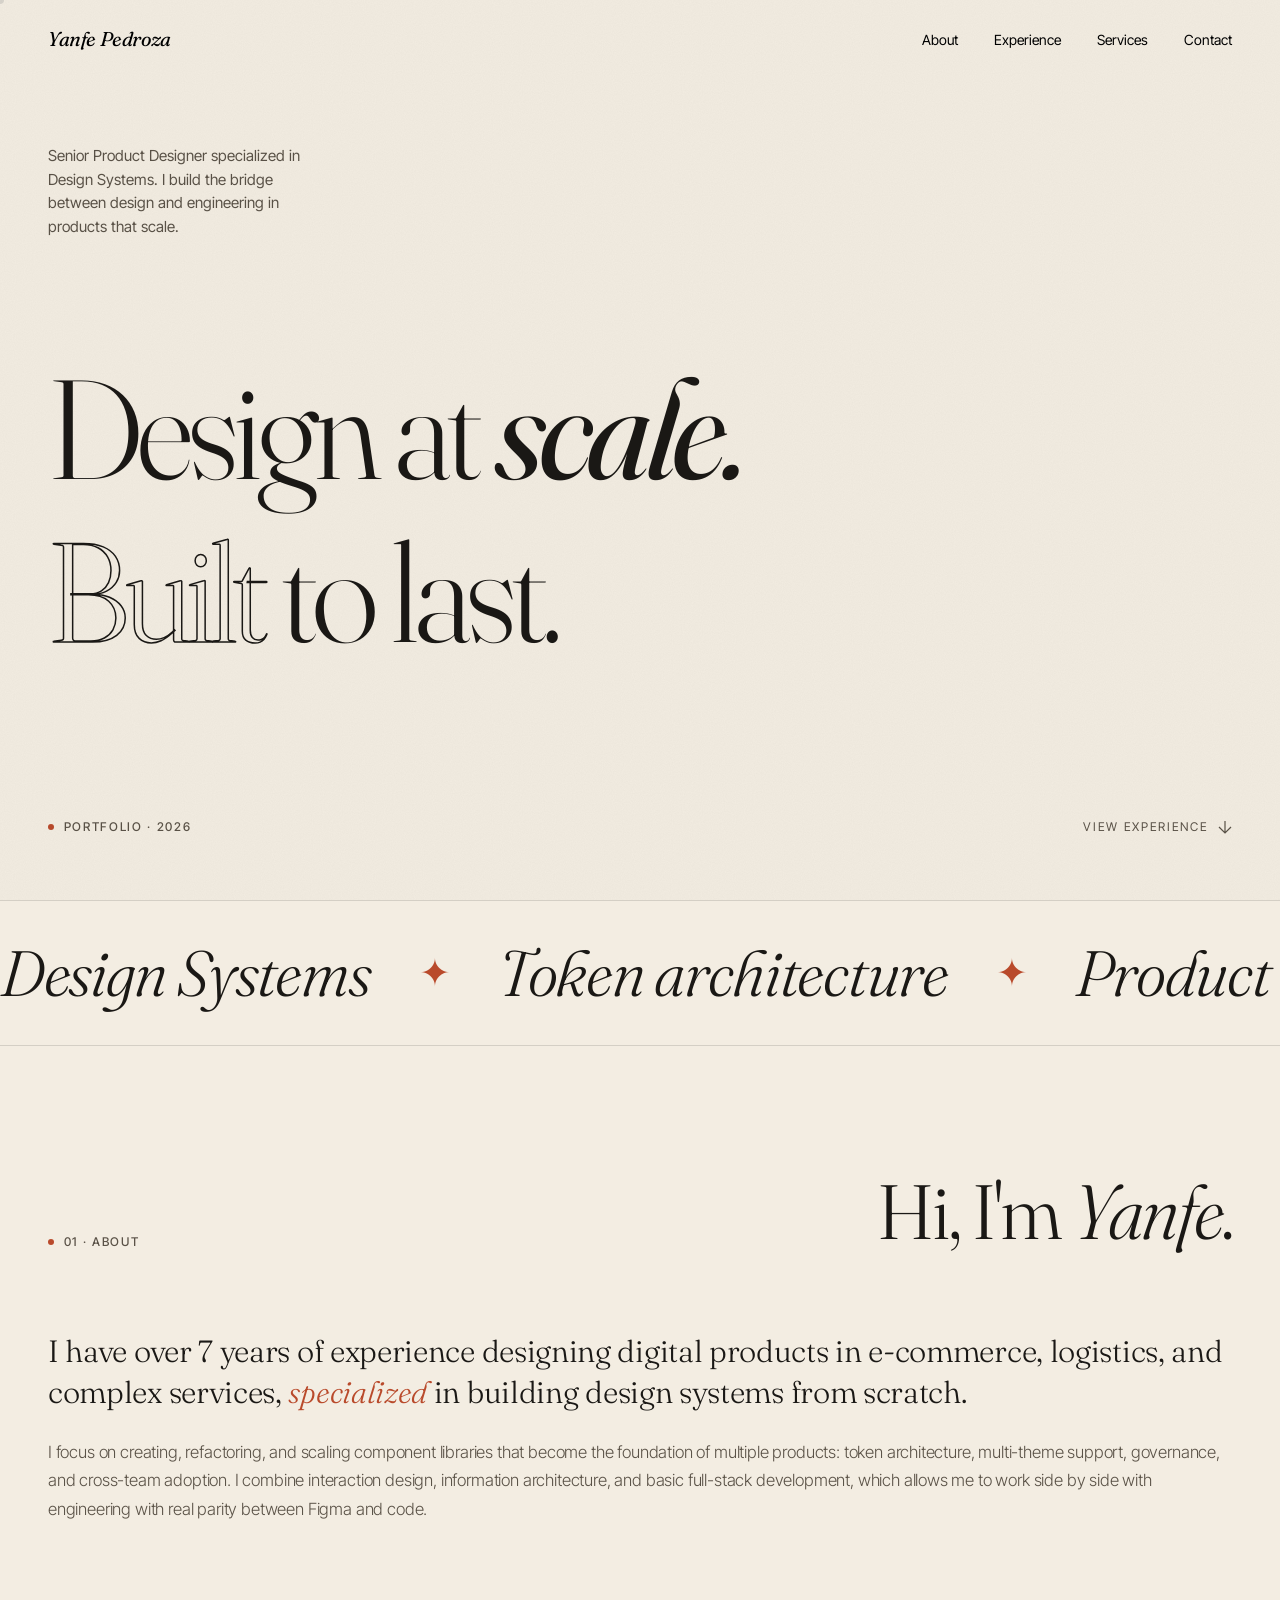
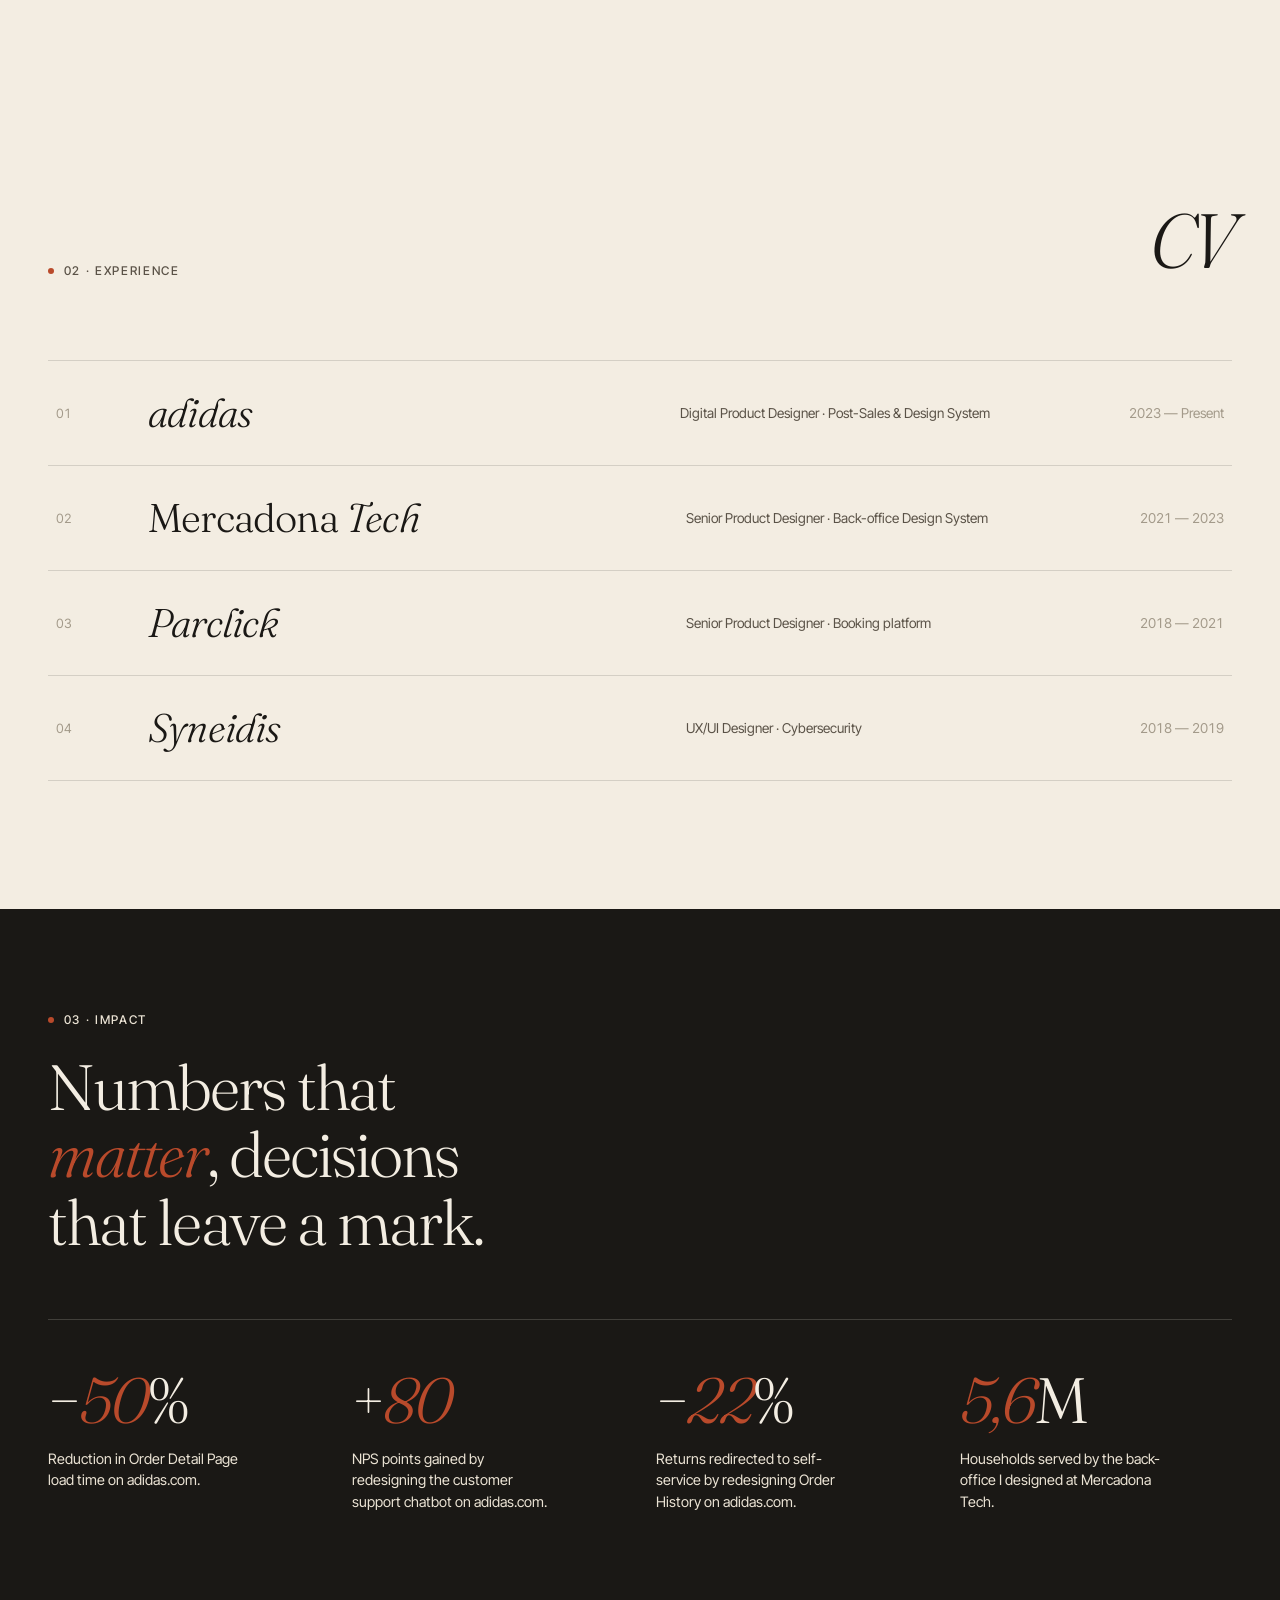
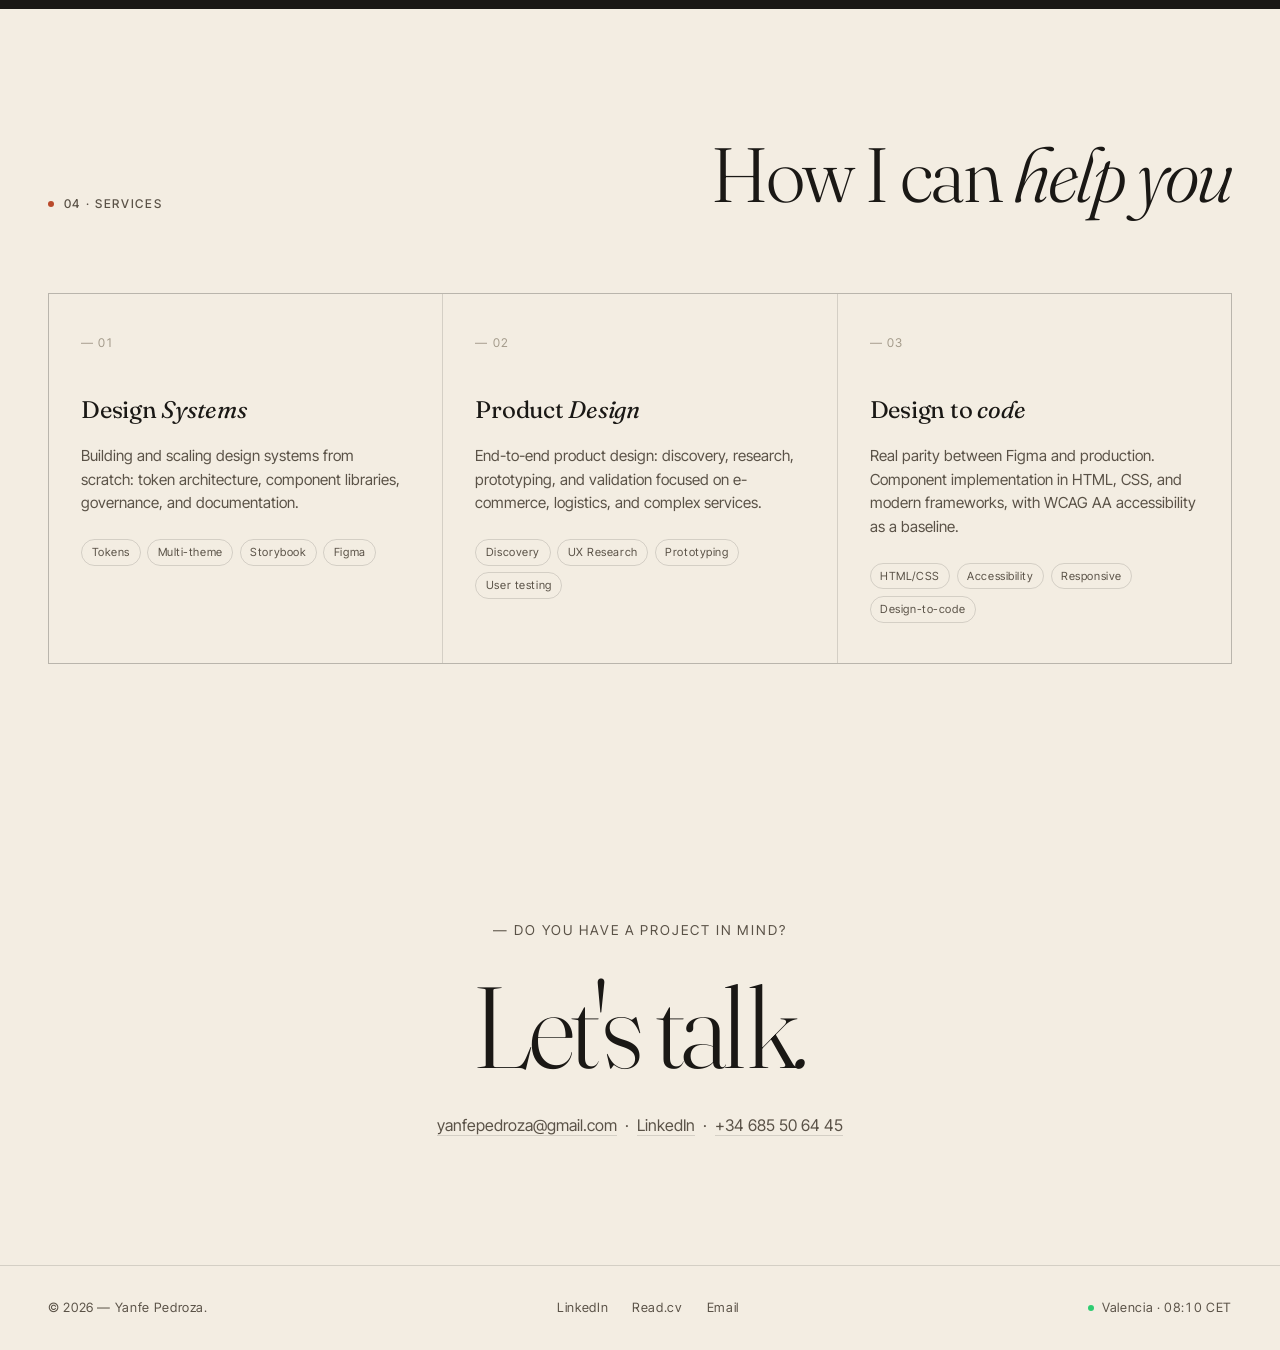
==== index.html @ 279f1336 "Add files via upload" ====
<!DOCTYPE html>
<html lang="en">
<head>
  <meta charset="UTF-8" />
  <meta name="viewport" content="width=device-width, initial-scale=1.0" />
  <meta name="description" content="Yanfe Pedroza — Senior Product Designer specialized in Design Systems. 7+ years creating scalable digital products." />
  <title>Yanfe Pedroza — Senior Product Designer</title>
  <link rel="icon" type="image/svg+xml" href="data:image/svg+xml,%3Csvg xmlns='http://www.w3.org/2000/svg' viewBox='0 0 32 32'%3E%3Ccircle cx='16' cy='16' r='6' fill='%23ffffff'/%3E%3C/svg%3E" />

  <link rel="preconnect" href="https://fonts.googleapis.com">
  <link rel="preconnect" href="https://fonts.gstatic.com" crossorigin>
  <link href="https://fonts.googleapis.com/css2?family=Fraunces:ital,opsz,wght@0,9..144,300..800;1,9..144,300..800&family=Inter+Tight:wght@300;400;500&display=swap" rel="stylesheet">

  <style>
    :root {
      --bg:        #f3ede2;
      --bg-soft:   #ebe3d4;
      --ink:       #1a1815;
      --ink-soft:  #5a5247;
      --ink-mute:  #a39a8a;
      --accent:    #b94a2b;
      --line:      rgba(26, 24, 21, 0.14);
      --font-display: 'Fraunces', 'Times New Roman', serif;
      --font-body:    'Inter Tight', system-ui, sans-serif;
      --gutter:    clamp(1.25rem, 4vw, 3rem);
      --max:       1320px;
      --ease:      cubic-bezier(0.65, 0, 0.35, 1);
    }

    *, *::before, *::after { box-sizing: border-box; margin: 0; padding: 0; }
    html { scroll-behavior: smooth; }

    body {
      font-family: var(--font-body);
      background: var(--bg);
      color: var(--ink);
      font-weight: 400;
      line-height: 1.5;
      -webkit-font-smoothing: antialiased;
      overflow-x: hidden;
      cursor: none;
    }

    body::before {
      content: '';
      position: fixed; inset: 0;
      pointer-events: none;
      z-index: 9998;
      opacity: 0.35;
      mix-blend-mode: multiply;
      background-image: url("data:image/svg+xml;utf8,<svg xmlns='http://www.w3.org/2000/svg' width='180' height='180'><filter id='n'><feTurbulence type='fractalNoise' baseFrequency='0.9' numOctaves='2' stitchTiles='stitch'/><feColorMatrix values='0 0 0 0 0  0 0 0 0 0  0 0 0 0 0  0 0 0 0.08 0'/></filter><rect width='100%' height='100%' filter='url(%23n)'/></svg>");
    }

    a { color: inherit; text-decoration: none; }
    img { max-width: 100%; display: block; }
    button { font: inherit; cursor: none; background: none; border: 0; color: inherit; }
    ::selection { background: var(--ink); color: var(--bg); }

    .cursor {
      position: fixed;
      top: 0; left: 0;
      width: 8px; height: 8px;
      background: var(--ink);
      border-radius: 50%;
      pointer-events: none;
      z-index: 10000;
      transform: translate(-50%, -50%);
      transition: width .25s var(--ease), height .25s var(--ease), background .25s var(--ease);
      mix-blend-mode: difference;
    }
    .cursor.is-hover { width: 56px; height: 56px; background: var(--bg); }
    @media (hover: none) {
      body { cursor: auto; }
      a, button { cursor: pointer; }
      .cursor { display: none; }
    }

    .container { max-width: var(--max); margin: 0 auto; padding-inline: var(--gutter); }

    .label {
      font-size: 0.75rem;
      letter-spacing: 0.14em;
      text-transform: uppercase;
      font-weight: 500;
      color: var(--ink-soft);
      display: inline-flex;
      align-items: center;
      gap: 0.6rem;
    }
    .label::before {
      content: '';
      width: 6px; height: 6px;
      background: var(--accent);
      border-radius: 50%;
    }

    .nav {
      position: fixed;
      top: 0; left: 0; right: 0;
      z-index: 100;
      padding: 1.5rem var(--gutter);
      display: flex;
      align-items: center;
      justify-content: space-between;
      mix-blend-mode: difference;
      color: #f3ede2;
    }
    .nav__logo {
      font-family: var(--font-display);
      font-style: italic;
      font-size: 1.25rem;
      letter-spacing: -0.02em;
    }
    .nav__menu { display: flex; gap: 2.25rem; font-size: 0.875rem; }
    .nav__menu a { position: relative; }
    .nav__menu a::after {
      content: '';
      position: absolute;
      left: 0; bottom: -4px;
      width: 100%; height: 1px;
      background: currentColor;
      transform: scaleX(0);
      transform-origin: right;
      transition: transform .4s var(--ease);
    }
    .nav__menu a:hover::after { transform: scaleX(1); transform-origin: left; }
    @media (max-width: 640px) { .nav__menu { display: none; } }

    .hero {
      min-height: 100vh;
      padding: 9rem var(--gutter) 4rem;
      display: flex;
      flex-direction: column;
      justify-content: space-between;
      max-width: var(--max);
      margin: 0 auto;
    }
    .hero__top { display: flex; justify-content: space-between; align-items: flex-start; gap: 2rem; }
    .hero__intro { max-width: 30ch; font-size: 0.95rem; color: var(--ink-soft); line-height: 1.55; }
    .hero__meta {
      text-align: right;
      font-size: 0.75rem;
      letter-spacing: 0.12em;
      text-transform: uppercase;
      color: var(--ink-soft);
      line-height: 1.8;
    }
    .hero__meta span { display: block; }

    .hero__title {
      font-family: var(--font-display);
      font-weight: 300;
      font-size: clamp(3rem, 11vw, 11rem);
      line-height: 1.02;
      letter-spacing: -0.04em;
      margin-top: 3rem;
    }
    .hero__title .it { font-style: italic; font-weight: 400; }
    .hero__title .stroke { -webkit-text-stroke: 1.5px var(--ink); color: transparent; }

    .reveal-line {
      display: block;
      overflow: hidden;
      padding-bottom: 0.14em;
    }
    .reveal-line > span {
      display: block;
      transform: translateY(110%);
      transition: transform 1s var(--ease);
    }
    .loaded .reveal-line > span { transform: translateY(0); }
    .reveal-line:nth-of-type(1) > span { transition-delay: .15s; }
    .reveal-line:nth-of-type(2) > span { transition-delay: .3s; }
    .reveal-line:nth-of-type(3) > span { transition-delay: .45s; }

    .hero__bottom {
      margin-top: 4rem;
      display: flex;
      justify-content: space-between;
      align-items: flex-end;
      gap: 2rem;
      flex-wrap: wrap;
    }
    .hero__scroll {
      font-size: 0.75rem;
      letter-spacing: 0.14em;
      text-transform: uppercase;
      display: flex;
      align-items: center;
      gap: 0.6rem;
      color: var(--ink-soft);
    }
    .hero__scroll svg { animation: bounce 2s ease-in-out infinite; }
    @keyframes bounce { 0%,100%{transform:translateY(0)} 50%{transform:translateY(4px)} }

    .marquee {
      border-top: 1px solid var(--line);
      border-bottom: 1px solid var(--line);
      padding: 1.5rem 0;
      overflow: hidden;
      white-space: nowrap;
      font-family: var(--font-display);
      font-size: clamp(2rem, 5vw, 4rem);
      font-style: italic;
      font-weight: 300;
      letter-spacing: -0.02em;
    }
    .marquee__track {
      display: inline-flex;
      gap: 3rem;
      animation: scroll 50s linear infinite;
      padding-right: 3rem;
    }
    .marquee__track span { display: inline-flex; align-items: center; gap: 3rem; }
    .marquee__track span::after {
      content: '✦';
      font-size: 0.6em;
      color: var(--accent);
      font-style: normal;
    }
    @keyframes scroll { from{transform:translateX(0)} to{transform:translateX(-50%)} }

    section { padding: 8rem 0; }
    .section__head {
      display: grid;
      grid-template-columns: 1fr 2fr;
      gap: 3rem;
      margin-bottom: 5rem;
      align-items: end;
    }
    .section__title {
      font-family: var(--font-display);
      font-weight: 300;
      font-size: clamp(2.5rem, 6vw, 5rem);
      line-height: 1;
      letter-spacing: -0.03em;
    }
    .section__title em { font-style: italic; }
    .section__title--right {
      text-align: right;
      justify-self: end;
    }
    @media (max-width: 768px) {
      .section__head { grid-template-columns: 1fr; gap: 1.5rem; }
      section { padding: 5rem 0; }
      .section__title--right { text-align: left; justify-self: start; }
    }

    .about__grid {
      display: grid;
      grid-template-columns: 1fr;
      gap: 0;
      align-items: start;
    }
    .about__text p {
      font-family: var(--font-display);
      font-weight: 300;
      font-size: clamp(1.5rem, 2.4vw, 2rem);
      line-height: 1.35;
      letter-spacing: -0.01em;
      margin-bottom: 1.5rem;
    }
    .about__text p em { font-style: italic; color: var(--accent); }
    .about__text .body {
      font-family: var(--font-body);
      font-size: clamp(1.05rem, 1.2vw, 1.2rem);
      color: var(--ink-soft);
      line-height: 1.7;
    }
    @media (max-width: 768px) { .about__grid { grid-template-columns: 1fr; } }

    .work__list { border-top: 1px solid var(--line); }
    .work__item {
      display: grid;
      grid-template-columns: 60px 1.2fr 1fr auto;
      gap: 2rem;
      padding: 2rem 0.5rem;
      border-bottom: 1px solid var(--line);
      align-items: center;
      cursor: none;
    }
    .work__num { font-size: 0.8rem; color: var(--ink-mute); font-variant-numeric: tabular-nums; }
    .work__name {
      font-family: var(--font-display);
      font-weight: 300;
      font-size: clamp(1.5rem, 3.5vw, 2.5rem);
      letter-spacing: -0.02em;
      line-height: 1;
    }
    .work__name em { font-style: italic; }
    .work__role { font-size: 0.85rem; color: var(--ink-soft); line-height: 1.4; }
    .work__year { font-size: 0.85rem; color: var(--ink-mute); font-variant-numeric: tabular-nums; text-align: right; }
    @media (max-width: 768px) {
      .work__item { grid-template-columns: 40px 1fr; grid-template-rows: auto auto; gap: 0.5rem 1rem; }
      .work__role, .work__year { grid-column: 2; font-size: 0.75rem; text-align: left; }
    }

    .impact {
      background: var(--ink);
      color: var(--bg);
      padding: 6rem var(--gutter);
    }
    .impact__inner { max-width: var(--max); margin: 0 auto; }
    .impact__head { max-width: 50ch; margin-bottom: 4rem; }
    .impact__head .label { color: var(--bg-soft); }
    .impact__head h2 {
      font-family: var(--font-display);
      font-weight: 300;
      font-size: clamp(2rem, 5vw, 4rem);
      line-height: 1.05;
      letter-spacing: -0.03em;
      margin-top: 1.5rem;
    }
    .impact__head h2 em { font-style: italic; color: var(--accent); }
    .impact__grid {
      display: grid;
      grid-template-columns: repeat(4, 1fr);
      gap: 2rem;
      border-top: 1px solid rgba(243, 237, 226, 0.18);
      padding-top: 3rem;
    }
    .impact__cell strong {
      font-family: var(--font-display);
      font-weight: 300;
      font-size: clamp(2.5rem, 5vw, 4rem);
      display: block;
      line-height: 1;
      letter-spacing: -0.03em;
    }
    .impact__cell strong em { font-style: italic; color: var(--accent); }
    .impact__cell p {
      margin-top: 1rem;
      font-size: 0.9rem;
      color: var(--bg-soft);
      line-height: 1.5;
      max-width: 26ch;
    }
    @media (max-width: 768px) { .impact__grid { grid-template-columns: 1fr 1fr; gap: 2.5rem; } }

    .services__grid {
      display: grid;
      grid-template-columns: repeat(3, 1fr);
      gap: 1px;
      background: var(--line);
      border: 1px solid var(--line);
    }
    .service { padding: 2.5rem 2rem; background: var(--bg); }
    .service__num { font-size: 0.75rem; color: var(--ink-mute); letter-spacing: 0.1em; margin-bottom: 2.5rem; }
    .service__title {
      font-family: var(--font-display);
      font-weight: 400;
      font-size: 1.5rem;
      letter-spacing: -0.01em;
      margin-bottom: 1rem;
    }
    .service__title em { font-style: italic; }
    .service__desc { font-size: 0.95rem; color: var(--ink-soft); line-height: 1.55; }
    .service__tags { margin-top: 1.5rem; display: flex; flex-wrap: wrap; gap: 0.4rem; }
    .service__tags span {
      font-size: 0.7rem;
      letter-spacing: 0.05em;
      padding: 0.25rem 0.6rem;
      border: 1px solid var(--line);
      border-radius: 99px;
      color: var(--ink-soft);
    }
    @media (max-width: 768px) { .services__grid { grid-template-columns: 1fr; } }

    .contact { padding: 8rem var(--gutter); max-width: var(--max); margin: 0 auto; text-align: center; }
    .contact__lede {
      font-size: 0.85rem;
      letter-spacing: 0.14em;
      text-transform: uppercase;
      color: var(--ink-soft);
      margin-bottom: 2rem;
    }
    .contact__cta {
      font-family: var(--font-display);
      font-weight: 300;
      font-size: clamp(2.5rem, 9vw, 8rem);
      line-height: 0.95;
      letter-spacing: -0.04em;
      display: inline-block;
      position: relative;
    }
    .contact__cta em { font-style: italic; }
    .contact__cta::after {
      content: '';
      position: absolute;
      left: 0; right: 0; bottom: 0.05em;
      height: 2px;
      background: var(--accent);
      transform: scaleX(0);
      transform-origin: left;
      transition: transform .8s var(--ease);
    }
    .contact__cta:hover::after { transform: scaleX(1); }
    .contact__sub { margin-top: 2rem; font-size: 1rem; color: var(--ink-soft); }
    .contact__sub a { border-bottom: 1px solid var(--line); }

    .footer {
      border-top: 1px solid var(--line);
      padding: 2rem var(--gutter);
      display: flex;
      justify-content: space-between;
      align-items: center;
      flex-wrap: wrap;
      gap: 1.5rem;
      font-size: 0.8rem;
      color: var(--ink-soft);
      letter-spacing: 0.05em;
    }
    .footer__socials { display: flex; gap: 1.5rem; }
    .footer__socials a:hover { color: var(--ink); }
    .footer__time { font-variant-numeric: tabular-nums; display: flex; align-items: center; gap: 0.5rem; }
    .footer__time::before {
      content: '';
      width: 6px; height: 6px;
      border-radius: 50%;
      background: #2ecc71;
      animation: pulse 2s ease-in-out infinite;
    }
    @keyframes pulse { 0%,100%{opacity:1} 50%{opacity:.3} }

    .fade-up {
      opacity: 0;
      transform: translateY(40px);
      transition: opacity .8s var(--ease), transform .8s var(--ease);
    }
    .fade-up.is-visible { opacity: 1; transform: translateY(0); }
  </style>
</head>
<body>

  <div class="cursor" id="cursor"></div>
  <header class="nav">
    <a href="#" class="nav__logo">Yanfe&nbsp;Pedroza</a>
    <nav class="nav__menu">
      <a href="#about" data-hover>About</a>
      <a href="#work" data-hover>Experience</a>
      <a href="#services" data-hover>Services</a>
      <a href="#contact" data-hover>Contact</a>
    </nav>
  </header>

  <section class="hero">
    <div class="hero__top">
      <p class="hero__intro fade-up">
        Senior Product Designer specialized in
        Design Systems. I build the bridge between
        design and engineering in products that scale.
      </p>
    </div>

    <h1 class="hero__title">
      <span class="reveal-line"><span>Design at <span class="it">scale.</span></span></span>
      <span class="reveal-line"><span><span class="stroke">Built</span> to last.</span></span>
    </h1>

    <div class="hero__bottom">
      <span class="label">Portfolio · 2026</span>
      <a href="#work" class="hero__scroll" data-hover>
        View experience
        <svg width="14" height="14" viewBox="0 0 14 14" fill="none">
          <path d="M7 1v12M1 7l6 6 6-6" stroke="currentColor" stroke-width="1.2"/>
        </svg>
      </a>
    </div>
  </section>

  <div class="marquee">
    <div class="marquee__track">
      <span>Design Systems</span>
      <span>Token architecture</span>
      <span>Product design</span>
      <span>Multi-theme · Multi-brand</span>
      <span>Figma → Code parity</span>
      <span>Accessibility WCAG AA</span>
      <span>Design Systems</span>
      <span>Token architecture</span>
      <span>Product design</span>
      <span>Multi-theme · Multi-brand</span>
      <span>Figma → Code parity</span>
      <span>Accessibility WCAG AA</span>
    </div>
  </div>

  <section id="about" class="container">
    <div class="section__head fade-up">
      <span class="label">01 · About</span>
      <h2 class="section__title section__title--right">Hi, I'm <em>Yanfe</em>.</h2>
    </div>

    <div class="about__grid">
      <div class="about__text fade-up">
        <p>
          I have over 7 years of experience designing digital products in
          e-commerce, logistics, and complex services,
          <em>specialized</em> in building design systems from scratch.
        </p>
        <p class="body">
          I focus on creating, refactoring, and scaling
          component libraries that become the foundation of
          multiple products: token architecture, multi-theme
          support, governance, and cross-team adoption.
          I combine interaction design, information architecture,
          and basic full-stack development, which allows me to work
          side by side with engineering with real parity between Figma
          and code.
        </p>
      </div>
    </div>
  </section>

  <section id="work" class="container">
    <div class="section__head fade-up">
      <span class="label">02 · Experience</span>
      <h2 class="section__title section__title--right"><em>CV</em></h2>
    </div>

    <div class="work__list" role="list">
      <div class="work__item" role="listitem">
        <span class="work__num">01</span>
        <span class="work__name"><em>adidas</em></span>
        <span class="work__role">Digital Product Designer · Post-Sales &amp; Design System</span>
        <span class="work__year">2023 — Present</span>
      </div>
      <div class="work__item" role="listitem">
        <span class="work__num">02</span>
        <span class="work__name">Mercadona <em>Tech</em></span>
        <span class="work__role">Senior Product Designer · Back-office Design System</span>
        <span class="work__year">2021 — 2023</span>
      </div>
      <div class="work__item" role="listitem">
        <span class="work__num">03</span>
        <span class="work__name"><em>Parclick</em></span>
        <span class="work__role">Senior Product Designer · Booking platform</span>
        <span class="work__year">2018 — 2021</span>
      </div>
      <div class="work__item" role="listitem">
        <span class="work__num">04</span>
        <span class="work__name"><em>Syneidis</em></span>
        <span class="work__role">UX/UI Designer · Cybersecurity</span>
        <span class="work__year">2018 — 2019</span>
      </div>
    </div>
  </section>

  <section class="impact">
    <div class="impact__inner">
      <div class="impact__head fade-up">
        <span class="label">03 · Impact</span>
        <h2>Numbers that <em>matter</em>, decisions that leave a mark.</h2>
      </div>

      <div class="impact__grid fade-up">
        <div class="impact__cell">
          <strong>−<em>50</em>%</strong>
          <p>Reduction in Order Detail Page load time on adidas.com.</p>
        </div>
        <div class="impact__cell">
          <strong>+<em>80</em></strong>
          <p>NPS points gained by redesigning the customer support chatbot on adidas.com.</p>
        </div>
        <div class="impact__cell">
          <strong>−<em>22</em>%</strong>
          <p>Returns redirected to self-service by redesigning Order History on adidas.com.</p>
        </div>
        <div class="impact__cell">
          <strong><em>5,6</em>M</strong>
          <p>Households served by the back-office I designed at Mercadona Tech.</p>
        </div>
      </div>
    </div>
  </section>

  <section id="services" class="container">
    <div class="section__head fade-up">
      <span class="label">04 · Services</span>
      <h2 class="section__title section__title--right">How I can <em>help you</em></h2>
    </div>

    <div class="services__grid fade-up">
      <article class="service">
        <div class="service__num">— 01</div>
        <h3 class="service__title">Design <em>Systems</em></h3>
        <p class="service__desc">
          Building and scaling design systems from scratch:
          token architecture, component libraries,
          governance, and documentation.
        </p>
        <div class="service__tags">
          <span>Tokens</span><span>Multi-theme</span><span>Storybook</span><span>Figma</span>
        </div>
      </article>

      <article class="service">
        <div class="service__num">— 02</div>
        <h3 class="service__title">Product <em>Design</em></h3>
        <p class="service__desc">
          End-to-end product design: discovery, research,
          prototyping, and validation focused on e-commerce,
          logistics, and complex services.
        </p>
        <div class="service__tags">
          <span>Discovery</span><span>UX Research</span><span>Prototyping</span><span>User testing</span>
        </div>
      </article>

      <article class="service">
        <div class="service__num">— 03</div>
        <h3 class="service__title">Design to <em>code</em></h3>
        <p class="service__desc">
          Real parity between Figma and production. Component
          implementation in HTML, CSS, and modern frameworks,
          with WCAG AA accessibility as a baseline.
        </p>
        <div class="service__tags">
          <span>HTML/CSS</span><span>Accessibility</span><span>Responsive</span><span>Design-to-code</span>
        </div>
      </article>
    </div>
  </section>

  <section id="contact" class="contact">
    <p class="contact__lede fade-up">— Do you have a project in mind?</p>
    <a href="mailto:yanfepedroza@gmail.com" class="contact__cta fade-up" data-hover>
      Let's talk<em>.</em>
    </a>
    <p class="contact__sub fade-up">
      <a href="mailto:yanfepedroza@gmail.com" data-hover>yanfepedroza@gmail.com</a>
      &nbsp;·&nbsp;
      <a href="https://linkedin.com/in/yanfepedroza" target="_blank" rel="noopener" data-hover>LinkedIn</a>
      &nbsp;·&nbsp;
      <a href="tel:+34685506445" data-hover>+34 685 50 64 45</a>
    </p>
  </section>

  <footer class="footer">
    <span>© 2026 — Yanfe Pedroza.</span>
    <div class="footer__socials">
      <a href="https://linkedin.com/in/yanfepedroza" target="_blank" rel="noopener" data-hover>LinkedIn</a>
      <a href="#" data-hover>Read.cv</a>
      <a href="mailto:yanfepedroza@gmail.com" data-hover>Email</a>
    </div>
    <span class="footer__time" id="clock">Loading…</span>
  </footer>

  <script>
    const cursor = document.getElementById('cursor');
    let mouseX = 0, mouseY = 0, cursorX = 0, cursorY = 0;
    document.addEventListener('mousemove', (e) => { mouseX = e.clientX; mouseY = e.clientY; });
    function animateCursor() {
      cursorX += (mouseX - cursorX) * 0.2;
      cursorY += (mouseY - cursorY) * 0.2;
      cursor.style.transform = `translate(${cursorX}px, ${cursorY}px) translate(-50%, -50%)`;
      requestAnimationFrame(animateCursor);
    }
    animateCursor();
    document.querySelectorAll('[data-hover], a, button').forEach(el => {
      el.addEventListener('mouseenter', () => cursor.classList.add('is-hover'));
      el.addEventListener('mouseleave', () => cursor.classList.remove('is-hover'));
    });

    const io = new IntersectionObserver((entries) => {
      entries.forEach(entry => {
        if (entry.isIntersecting) {
          entry.target.classList.add('is-visible');
          io.unobserve(entry.target);
        }
      });
    }, { threshold: 0.15 });
    document.querySelectorAll('.fade-up').forEach(el => io.observe(el));

    window.addEventListener('load', () => document.body.classList.add('loaded'));

    function updateClock() {
      const now = new Date();
      const time = now.toLocaleTimeString('en-GB', {
        timeZone: 'Europe/Madrid', hour: '2-digit', minute: '2-digit'
      });
      document.getElementById('clock').textContent = `Valencia · ${time} CET`;
    }
    updateClock();
    setInterval(updateClock, 30000);
  </script>
</body>
</html>
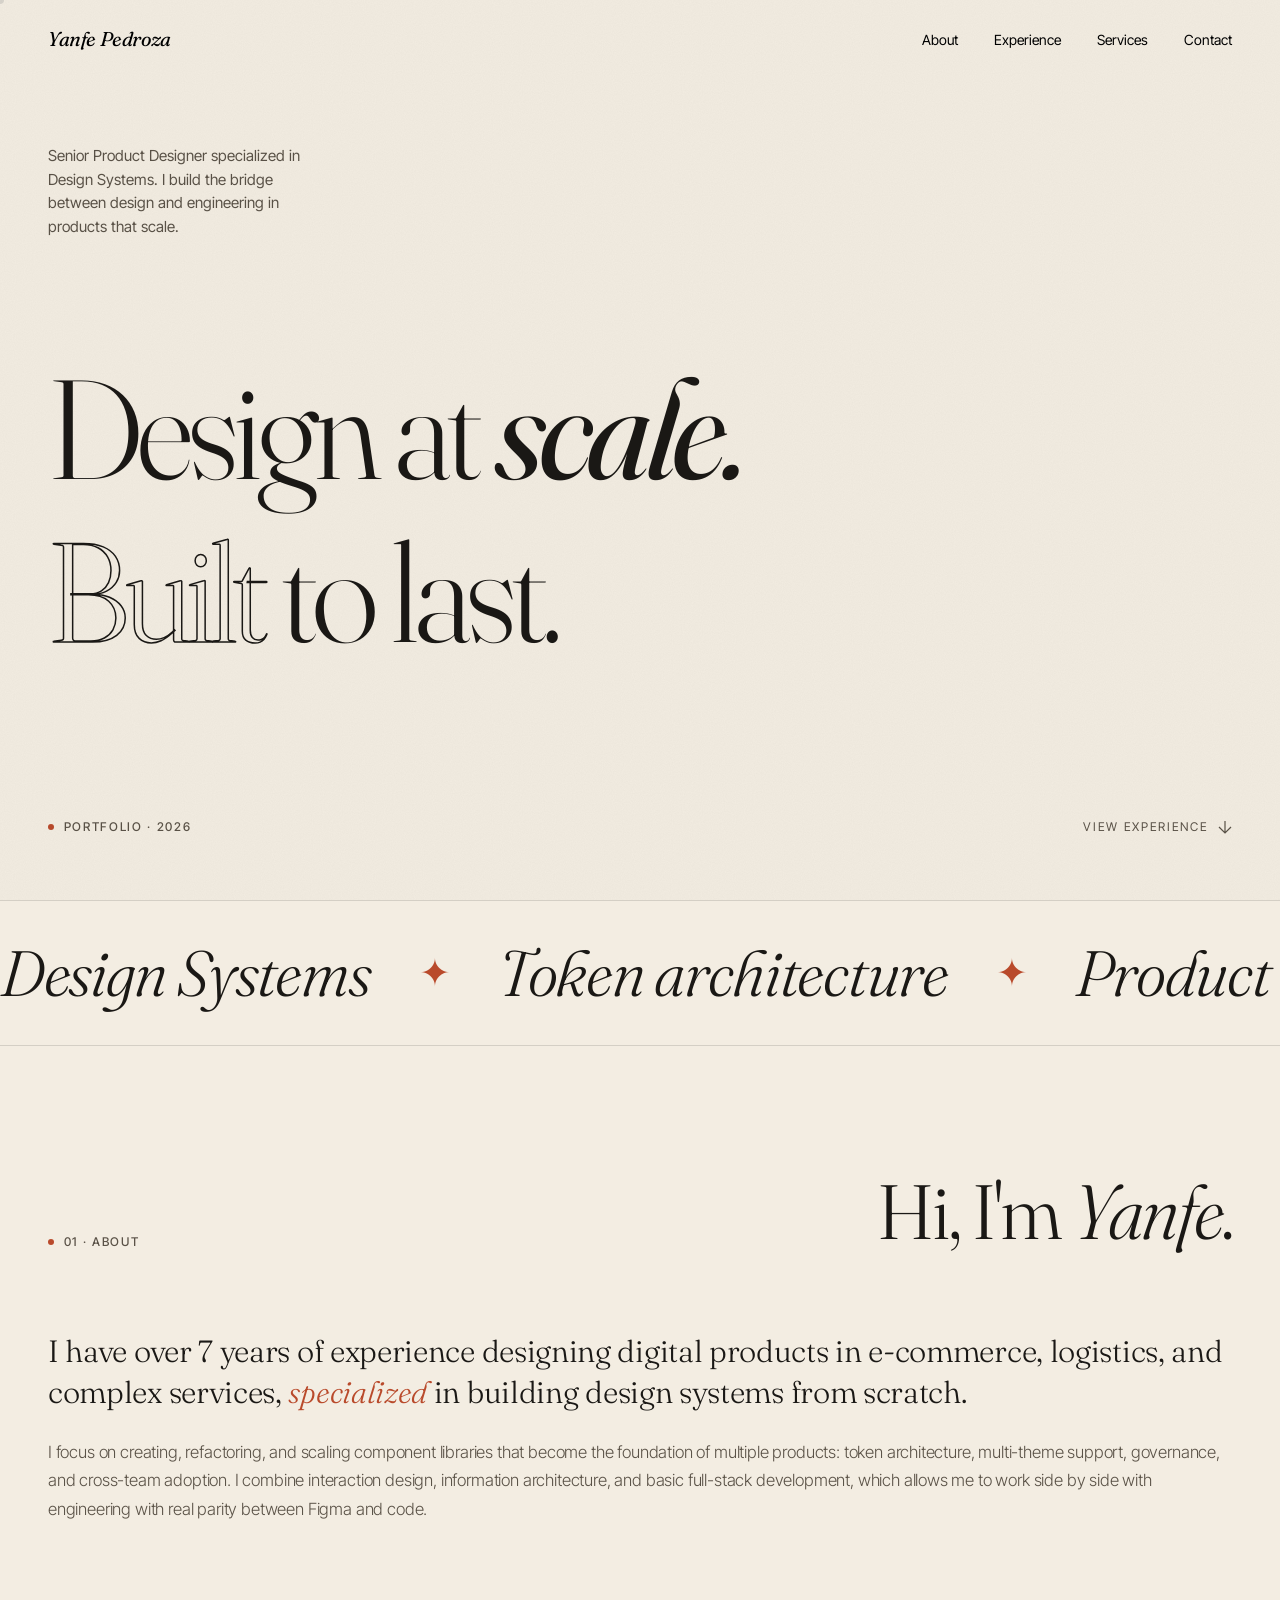
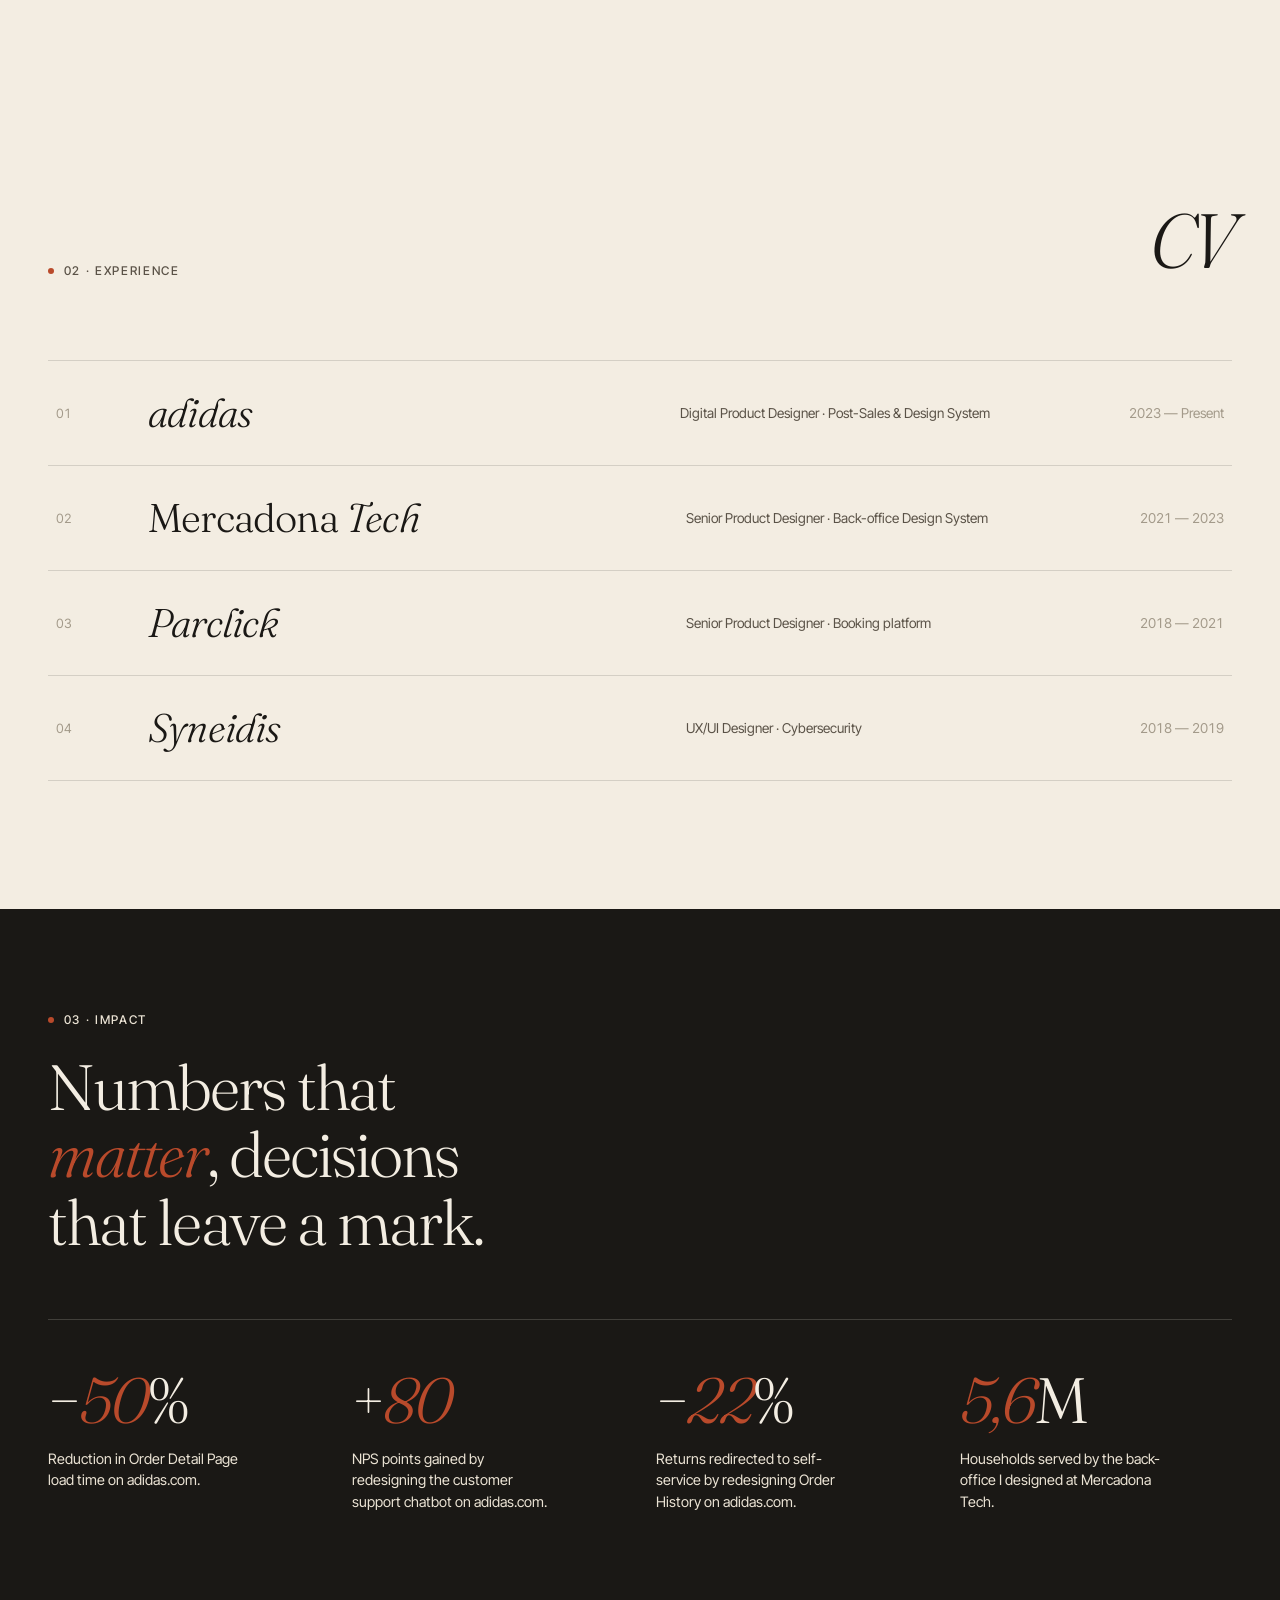
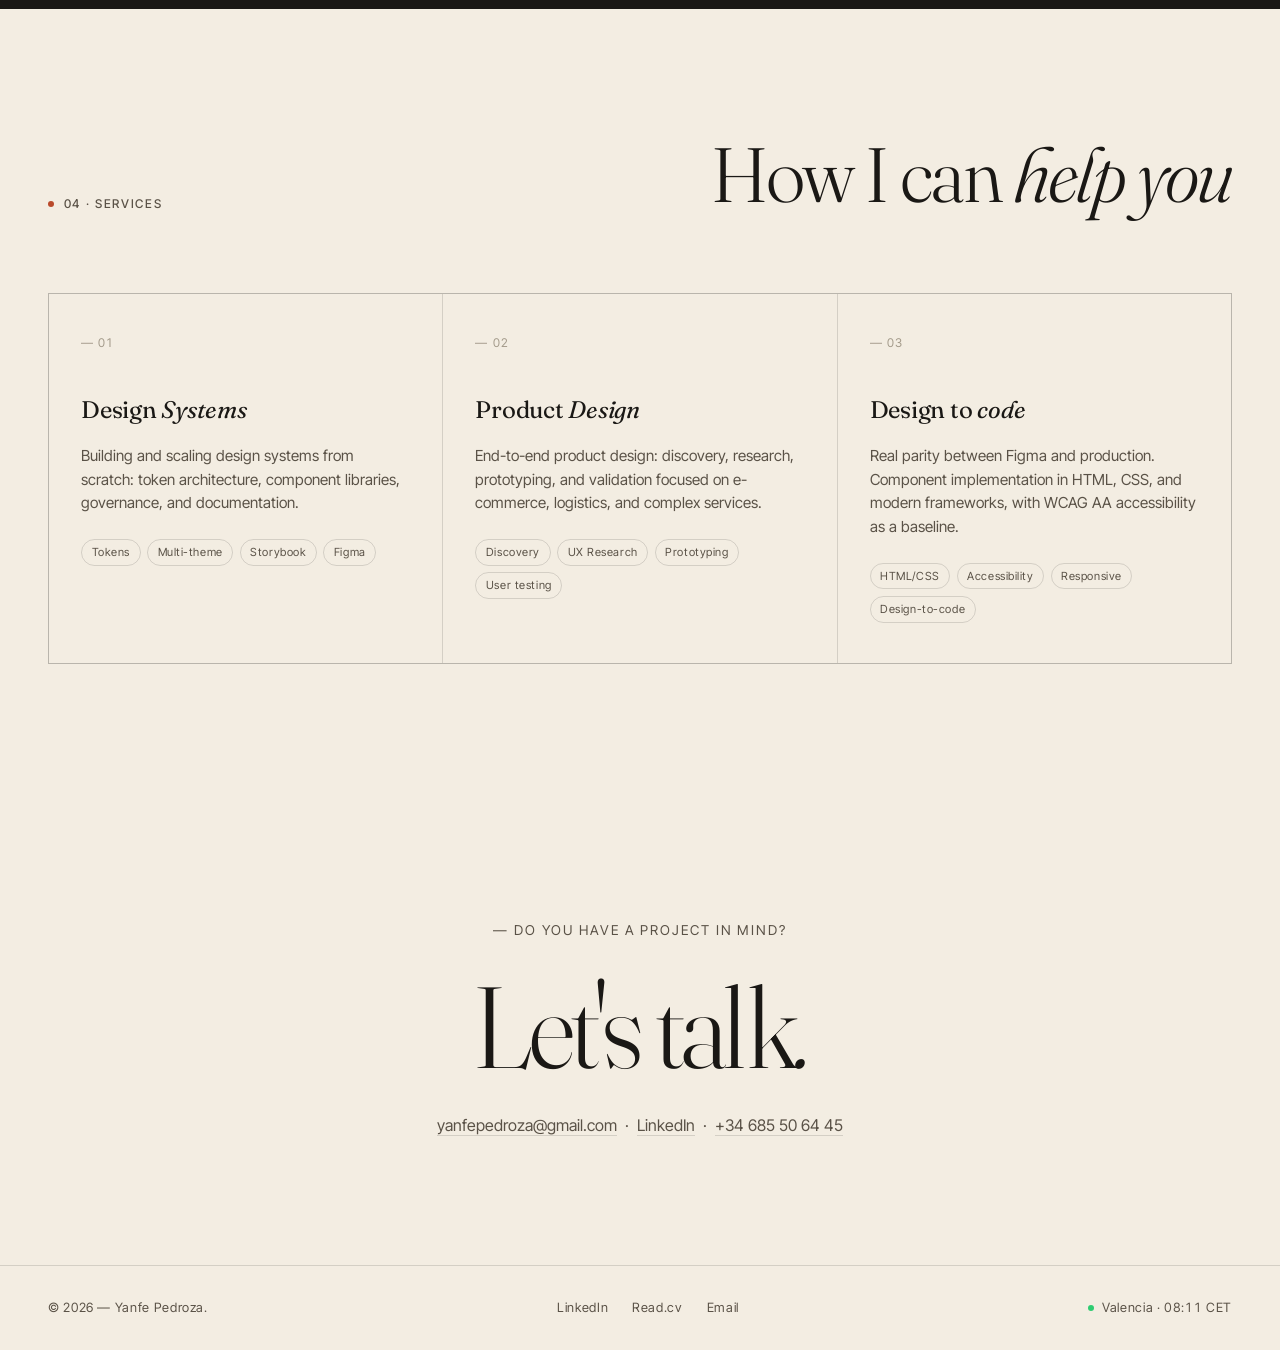
==== commit a3d8d7d2: "Update index.html" ====
--- a/index.html
+++ b/index.html
@@ -10,425 +10,8 @@
   <link rel="preconnect" href="https://fonts.googleapis.com">
   <link rel="preconnect" href="https://fonts.gstatic.com" crossorigin>
   <link href="https://fonts.googleapis.com/css2?family=Fraunces:ital,opsz,wght@0,9..144,300..800;1,9..144,300..800&family=Inter+Tight:wght@300;400;500&display=swap" rel="stylesheet">
-
-  <style>
-    :root {
-      --bg:        #f3ede2;
-      --bg-soft:   #ebe3d4;
-      --ink:       #1a1815;
-      --ink-soft:  #5a5247;
-      --ink-mute:  #a39a8a;
-      --accent:    #b94a2b;
-      --line:      rgba(26, 24, 21, 0.14);
-      --font-display: 'Fraunces', 'Times New Roman', serif;
-      --font-body:    'Inter Tight', system-ui, sans-serif;
-      --gutter:    clamp(1.25rem, 4vw, 3rem);
-      --max:       1320px;
-      --ease:      cubic-bezier(0.65, 0, 0.35, 1);
-    }
-
-    *, *::before, *::after { box-sizing: border-box; margin: 0; padding: 0; }
-    html { scroll-behavior: smooth; }
-
-    body {
-      font-family: var(--font-body);
-      background: var(--bg);
-      color: var(--ink);
-      font-weight: 400;
-      line-height: 1.5;
-      -webkit-font-smoothing: antialiased;
-      overflow-x: hidden;
-      cursor: none;
-    }
-
-    body::before {
-      content: '';
-      position: fixed; inset: 0;
-      pointer-events: none;
-      z-index: 9998;
-      opacity: 0.35;
-      mix-blend-mode: multiply;
-      background-image: url("data:image/svg+xml;utf8,<svg xmlns='http://www.w3.org/2000/svg' width='180' height='180'><filter id='n'><feTurbulence type='fractalNoise' baseFrequency='0.9' numOctaves='2' stitchTiles='stitch'/><feColorMatrix values='0 0 0 0 0  0 0 0 0 0  0 0 0 0 0  0 0 0 0.08 0'/></filter><rect width='100%' height='100%' filter='url(%23n)'/></svg>");
-    }
-
-    a { color: inherit; text-decoration: none; }
-    img { max-width: 100%; display: block; }
-    button { font: inherit; cursor: none; background: none; border: 0; color: inherit; }
-    ::selection { background: var(--ink); color: var(--bg); }
-
-    .cursor {
-      position: fixed;
-      top: 0; left: 0;
-      width: 8px; height: 8px;
-      background: var(--ink);
-      border-radius: 50%;
-      pointer-events: none;
-      z-index: 10000;
-      transform: translate(-50%, -50%);
-      transition: width .25s var(--ease), height .25s var(--ease), background .25s var(--ease);
-      mix-blend-mode: difference;
-    }
-    .cursor.is-hover { width: 56px; height: 56px; background: var(--bg); }
-    @media (hover: none) {
-      body { cursor: auto; }
-      a, button { cursor: pointer; }
-      .cursor { display: none; }
-    }
-
-    .container { max-width: var(--max); margin: 0 auto; padding-inline: var(--gutter); }
-
-    .label {
-      font-size: 0.75rem;
-      letter-spacing: 0.14em;
-      text-transform: uppercase;
-      font-weight: 500;
-      color: var(--ink-soft);
-      display: inline-flex;
-      align-items: center;
-      gap: 0.6rem;
-    }
-    .label::before {
-      content: '';
-      width: 6px; height: 6px;
-      background: var(--accent);
-      border-radius: 50%;
-    }
-
-    .nav {
-      position: fixed;
-      top: 0; left: 0; right: 0;
-      z-index: 100;
-      padding: 1.5rem var(--gutter);
-      display: flex;
-      align-items: center;
-      justify-content: space-between;
-      mix-blend-mode: difference;
-      color: #f3ede2;
-    }
-    .nav__logo {
-      font-family: var(--font-display);
-      font-style: italic;
-      font-size: 1.25rem;
-      letter-spacing: -0.02em;
-    }
-    .nav__menu { display: flex; gap: 2.25rem; font-size: 0.875rem; }
-    .nav__menu a { position: relative; }
-    .nav__menu a::after {
-      content: '';
-      position: absolute;
-      left: 0; bottom: -4px;
-      width: 100%; height: 1px;
-      background: currentColor;
-      transform: scaleX(0);
-      transform-origin: right;
-      transition: transform .4s var(--ease);
-    }
-    .nav__menu a:hover::after { transform: scaleX(1); transform-origin: left; }
-    @media (max-width: 640px) { .nav__menu { display: none; } }
-
-    .hero {
-      min-height: 100vh;
-      padding: 9rem var(--gutter) 4rem;
-      display: flex;
-      flex-direction: column;
-      justify-content: space-between;
-      max-width: var(--max);
-      margin: 0 auto;
-    }
-    .hero__top { display: flex; justify-content: space-between; align-items: flex-start; gap: 2rem; }
-    .hero__intro { max-width: 30ch; font-size: 0.95rem; color: var(--ink-soft); line-height: 1.55; }
-    .hero__meta {
-      text-align: right;
-      font-size: 0.75rem;
-      letter-spacing: 0.12em;
-      text-transform: uppercase;
-      color: var(--ink-soft);
-      line-height: 1.8;
-    }
-    .hero__meta span { display: block; }
-
-    .hero__title {
-      font-family: var(--font-display);
-      font-weight: 300;
-      font-size: clamp(3rem, 11vw, 11rem);
-      line-height: 1.02;
-      letter-spacing: -0.04em;
-      margin-top: 3rem;
-    }
-    .hero__title .it { font-style: italic; font-weight: 400; }
-    .hero__title .stroke { -webkit-text-stroke: 1.5px var(--ink); color: transparent; }
-
-    .reveal-line {
-      display: block;
-      overflow: hidden;
-      padding-bottom: 0.14em;
-    }
-    .reveal-line > span {
-      display: block;
-      transform: translateY(110%);
-      transition: transform 1s var(--ease);
-    }
-    .loaded .reveal-line > span { transform: translateY(0); }
-    .reveal-line:nth-of-type(1) > span { transition-delay: .15s; }
-    .reveal-line:nth-of-type(2) > span { transition-delay: .3s; }
-    .reveal-line:nth-of-type(3) > span { transition-delay: .45s; }
-
-    .hero__bottom {
-      margin-top: 4rem;
-      display: flex;
-      justify-content: space-between;
-      align-items: flex-end;
-      gap: 2rem;
-      flex-wrap: wrap;
-    }
-    .hero__scroll {
-      font-size: 0.75rem;
-      letter-spacing: 0.14em;
-      text-transform: uppercase;
-      display: flex;
-      align-items: center;
-      gap: 0.6rem;
-      color: var(--ink-soft);
-    }
-    .hero__scroll svg { animation: bounce 2s ease-in-out infinite; }
-    @keyframes bounce { 0%,100%{transform:translateY(0)} 50%{transform:translateY(4px)} }
-
-    .marquee {
-      border-top: 1px solid var(--line);
-      border-bottom: 1px solid var(--line);
-      padding: 1.5rem 0;
-      overflow: hidden;
-      white-space: nowrap;
-      font-family: var(--font-display);
-      font-size: clamp(2rem, 5vw, 4rem);
-      font-style: italic;
-      font-weight: 300;
-      letter-spacing: -0.02em;
-    }
-    .marquee__track {
-      display: inline-flex;
-      gap: 3rem;
-      animation: scroll 50s linear infinite;
-      padding-right: 3rem;
-    }
-    .marquee__track span { display: inline-flex; align-items: center; gap: 3rem; }
-    .marquee__track span::after {
-      content: '✦';
-      font-size: 0.6em;
-      color: var(--accent);
-      font-style: normal;
-    }
-    @keyframes scroll { from{transform:translateX(0)} to{transform:translateX(-50%)} }
-
-    section { padding: 8rem 0; }
-    .section__head {
-      display: grid;
-      grid-template-columns: 1fr 2fr;
-      gap: 3rem;
-      margin-bottom: 5rem;
-      align-items: end;
-    }
-    .section__title {
-      font-family: var(--font-display);
-      font-weight: 300;
-      font-size: clamp(2.5rem, 6vw, 5rem);
-      line-height: 1;
-      letter-spacing: -0.03em;
-    }
-    .section__title em { font-style: italic; }
-    .section__title--right {
-      text-align: right;
-      justify-self: end;
-    }
-    @media (max-width: 768px) {
-      .section__head { grid-template-columns: 1fr; gap: 1.5rem; }
-      section { padding: 5rem 0; }
-      .section__title--right { text-align: left; justify-self: start; }
-    }
-
-    .about__grid {
-      display: grid;
-      grid-template-columns: 1fr;
-      gap: 0;
-      align-items: start;
-    }
-    .about__text p {
-      font-family: var(--font-display);
-      font-weight: 300;
-      font-size: clamp(1.5rem, 2.4vw, 2rem);
-      line-height: 1.35;
-      letter-spacing: -0.01em;
-      margin-bottom: 1.5rem;
-    }
-    .about__text p em { font-style: italic; color: var(--accent); }
-    .about__text .body {
-      font-family: var(--font-body);
-      font-size: clamp(1.05rem, 1.2vw, 1.2rem);
-      color: var(--ink-soft);
-      line-height: 1.7;
-    }
-    @media (max-width: 768px) { .about__grid { grid-template-columns: 1fr; } }
-
-    .work__list { border-top: 1px solid var(--line); }
-    .work__item {
-      display: grid;
-      grid-template-columns: 60px 1.2fr 1fr auto;
-      gap: 2rem;
-      padding: 2rem 0.5rem;
-      border-bottom: 1px solid var(--line);
-      align-items: center;
-      cursor: none;
-    }
-    .work__num { font-size: 0.8rem; color: var(--ink-mute); font-variant-numeric: tabular-nums; }
-    .work__name {
-      font-family: var(--font-display);
-      font-weight: 300;
-      font-size: clamp(1.5rem, 3.5vw, 2.5rem);
-      letter-spacing: -0.02em;
-      line-height: 1;
-    }
-    .work__name em { font-style: italic; }
-    .work__role { font-size: 0.85rem; color: var(--ink-soft); line-height: 1.4; }
-    .work__year { font-size: 0.85rem; color: var(--ink-mute); font-variant-numeric: tabular-nums; text-align: right; }
-    @media (max-width: 768px) {
-      .work__item { grid-template-columns: 40px 1fr; grid-template-rows: auto auto; gap: 0.5rem 1rem; }
-      .work__role, .work__year { grid-column: 2; font-size: 0.75rem; text-align: left; }
-    }
-
-    .impact {
-      background: var(--ink);
-      color: var(--bg);
-      padding: 6rem var(--gutter);
-    }
-    .impact__inner { max-width: var(--max); margin: 0 auto; }
-    .impact__head { max-width: 50ch; margin-bottom: 4rem; }
-    .impact__head .label { color: var(--bg-soft); }
-    .impact__head h2 {
-      font-family: var(--font-display);
-      font-weight: 300;
-      font-size: clamp(2rem, 5vw, 4rem);
-      line-height: 1.05;
-      letter-spacing: -0.03em;
-      margin-top: 1.5rem;
-    }
-    .impact__head h2 em { font-style: italic; color: var(--accent); }
-    .impact__grid {
-      display: grid;
-      grid-template-columns: repeat(4, 1fr);
-      gap: 2rem;
-      border-top: 1px solid rgba(243, 237, 226, 0.18);
-      padding-top: 3rem;
-    }
-    .impact__cell strong {
-      font-family: var(--font-display);
-      font-weight: 300;
-      font-size: clamp(2.5rem, 5vw, 4rem);
-      display: block;
-      line-height: 1;
-      letter-spacing: -0.03em;
-    }
-    .impact__cell strong em { font-style: italic; color: var(--accent); }
-    .impact__cell p {
-      margin-top: 1rem;
-      font-size: 0.9rem;
-      color: var(--bg-soft);
-      line-height: 1.5;
-      max-width: 26ch;
-    }
-    @media (max-width: 768px) { .impact__grid { grid-template-columns: 1fr 1fr; gap: 2.5rem; } }
-
-    .services__grid {
-      display: grid;
-      grid-template-columns: repeat(3, 1fr);
-      gap: 1px;
-      background: var(--line);
-      border: 1px solid var(--line);
-    }
-    .service { padding: 2.5rem 2rem; background: var(--bg); }
-    .service__num { font-size: 0.75rem; color: var(--ink-mute); letter-spacing: 0.1em; margin-bottom: 2.5rem; }
-    .service__title {
-      font-family: var(--font-display);
-      font-weight: 400;
-      font-size: 1.5rem;
-      letter-spacing: -0.01em;
-      margin-bottom: 1rem;
-    }
-    .service__title em { font-style: italic; }
-    .service__desc { font-size: 0.95rem; color: var(--ink-soft); line-height: 1.55; }
-    .service__tags { margin-top: 1.5rem; display: flex; flex-wrap: wrap; gap: 0.4rem; }
-    .service__tags span {
-      font-size: 0.7rem;
-      letter-spacing: 0.05em;
-      padding: 0.25rem 0.6rem;
-      border: 1px solid var(--line);
-      border-radius: 99px;
-      color: var(--ink-soft);
-    }
-    @media (max-width: 768px) { .services__grid { grid-template-columns: 1fr; } }
-
-    .contact { padding: 8rem var(--gutter); max-width: var(--max); margin: 0 auto; text-align: center; }
-    .contact__lede {
-      font-size: 0.85rem;
-      letter-spacing: 0.14em;
-      text-transform: uppercase;
-      color: var(--ink-soft);
-      margin-bottom: 2rem;
-    }
-    .contact__cta {
-      font-family: var(--font-display);
-      font-weight: 300;
-      font-size: clamp(2.5rem, 9vw, 8rem);
-      line-height: 0.95;
-      letter-spacing: -0.04em;
-      display: inline-block;
-      position: relative;
-    }
-    .contact__cta em { font-style: italic; }
-    .contact__cta::after {
-      content: '';
-      position: absolute;
-      left: 0; right: 0; bottom: 0.05em;
-      height: 2px;
-      background: var(--accent);
-      transform: scaleX(0);
-      transform-origin: left;
-      transition: transform .8s var(--ease);
-    }
-    .contact__cta:hover::after { transform: scaleX(1); }
-    .contact__sub { margin-top: 2rem; font-size: 1rem; color: var(--ink-soft); }
-    .contact__sub a { border-bottom: 1px solid var(--line); }
-
-    .footer {
-      border-top: 1px solid var(--line);
-      padding: 2rem var(--gutter);
-      display: flex;
-      justify-content: space-between;
-      align-items: center;
-      flex-wrap: wrap;
-      gap: 1.5rem;
-      font-size: 0.8rem;
-      color: var(--ink-soft);
-      letter-spacing: 0.05em;
-    }
-    .footer__socials { display: flex; gap: 1.5rem; }
-    .footer__socials a:hover { color: var(--ink); }
-    .footer__time { font-variant-numeric: tabular-nums; display: flex; align-items: center; gap: 0.5rem; }
-    .footer__time::before {
-      content: '';
-      width: 6px; height: 6px;
-      border-radius: 50%;
-      background: #2ecc71;
-      animation: pulse 2s ease-in-out infinite;
-    }
-    @keyframes pulse { 0%,100%{opacity:1} 50%{opacity:.3} }
-
-    .fade-up {
-      opacity: 0;
-      transform: translateY(40px);
-      transition: opacity .8s var(--ease), transform .8s var(--ease);
-    }
-    .fade-up.is-visible { opacity: 1; transform: translateY(0); }
-  </style>
+  <link rel="stylesheet" href="css/styles.css">
+  
 </head>
 <body>
 
@@ -519,12 +102,12 @@
     </div>
 
     <div class="work__list" role="list">
-      <div class="work__item" role="listitem">
+      <a href="projects/order-history.html" class="work__item" role="listitem">
         <span class="work__num">01</span>
         <span class="work__name"><em>adidas</em></span>
         <span class="work__role">Digital Product Designer · Post-Sales &amp; Design System</span>
         <span class="work__year">2023 — Present</span>
-      </div>
+      </a>
       <div class="work__item" role="listitem">
         <span class="work__num">02</span>
         <span class="work__name">Mercadona <em>Tech</em></span>
--- a/css/styles.css
+++ b/css/styles.css
@@ -0,0 +1,416 @@
+:root {
+  --bg:        #f3ede2;
+  --bg-soft:   #ebe3d4;
+  --ink:       #1a1815;
+  --ink-soft:  #5a5247;
+  --ink-mute:  #a39a8a;
+  --accent:    #b94a2b;
+  --line:      rgba(26, 24, 21, 0.14);
+  --font-display: 'Fraunces', 'Times New Roman', serif;
+  --font-body:    'Inter Tight', system-ui, sans-serif;
+  --gutter:    clamp(1.25rem, 4vw, 3rem);
+  --max:       1320px;
+  --ease:      cubic-bezier(0.65, 0, 0.35, 1);
+}
+
+*, *::before, *::after { box-sizing: border-box; margin: 0; padding: 0; }
+html { scroll-behavior: smooth; }
+
+body {
+  font-family: var(--font-body);
+  background: var(--bg);
+  color: var(--ink);
+  font-weight: 400;
+  line-height: 1.5;
+  -webkit-font-smoothing: antialiased;
+  overflow-x: hidden;
+  cursor: none;
+}
+
+body::before {
+  content: '';
+  position: fixed; inset: 0;
+  pointer-events: none;
+  z-index: 9998;
+  opacity: 0.35;
+  mix-blend-mode: multiply;
+  background-image: url("data:image/svg+xml;utf8,<svg xmlns='http://www.w3.org/2000/svg' width='180' height='180'><filter id='n'><feTurbulence type='fractalNoise' baseFrequency='0.9' numOctaves='2' stitchTiles='stitch'/><feColorMatrix values='0 0 0 0 0  0 0 0 0 0  0 0 0 0 0  0 0 0 0.08 0'/></filter><rect width='100%' height='100%' filter='url(%23n)'/></svg>");
+}
+
+a { color: inherit; text-decoration: none; }
+img { max-width: 100%; display: block; }
+button { font: inherit; cursor: none; background: none; border: 0; color: inherit; }
+::selection { background: var(--ink); color: var(--bg); }
+
+.cursor {
+  position: fixed;
+  top: 0; left: 0;
+  width: 8px; height: 8px;
+  background: var(--ink);
+  border-radius: 50%;
+  pointer-events: none;
+  z-index: 10000;
+  transform: translate(-50%, -50%);
+  transition: width .25s var(--ease), height .25s var(--ease), background .25s var(--ease);
+  mix-blend-mode: difference;
+}
+.cursor.is-hover { width: 56px; height: 56px; background: var(--bg); }
+@media (hover: none) {
+  body { cursor: auto; }
+  a, button { cursor: pointer; }
+  .cursor { display: none; }
+}
+
+.container { max-width: var(--max); margin: 0 auto; padding-inline: var(--gutter); }
+
+.label {
+  font-size: 0.75rem;
+  letter-spacing: 0.14em;
+  text-transform: uppercase;
+  font-weight: 500;
+  color: var(--ink-soft);
+  display: inline-flex;
+  align-items: center;
+  gap: 0.6rem;
+}
+.label::before {
+  content: '';
+  width: 6px; height: 6px;
+  background: var(--accent);
+  border-radius: 50%;
+}
+
+.nav {
+  position: fixed;
+  top: 0; left: 0; right: 0;
+  z-index: 100;
+  padding: 1.5rem var(--gutter);
+  display: flex;
+  align-items: center;
+  justify-content: space-between;
+  mix-blend-mode: difference;
+  color: #f3ede2;
+}
+.nav__logo {
+  font-family: var(--font-display);
+  font-style: italic;
+  font-size: 1.25rem;
+  letter-spacing: -0.02em;
+}
+.nav__menu { display: flex; gap: 2.25rem; font-size: 0.875rem; }
+.nav__menu a { position: relative; }
+.nav__menu a::after {
+  content: '';
+  position: absolute;
+  left: 0; bottom: -4px;
+  width: 100%; height: 1px;
+  background: currentColor;
+  transform: scaleX(0);
+  transform-origin: right;
+  transition: transform .4s var(--ease);
+}
+.nav__menu a:hover::after { transform: scaleX(1); transform-origin: left; }
+@media (max-width: 640px) { .nav__menu { display: none; } }
+
+.hero {
+  min-height: 100vh;
+  padding: 9rem var(--gutter) 4rem;
+  display: flex;
+  flex-direction: column;
+  justify-content: space-between;
+  max-width: var(--max);
+  margin: 0 auto;
+}
+.hero__top { display: flex; justify-content: space-between; align-items: flex-start; gap: 2rem; }
+.hero__intro { max-width: 30ch; font-size: 0.95rem; color: var(--ink-soft); line-height: 1.55; }
+.hero__meta {
+  text-align: right;
+  font-size: 0.75rem;
+  letter-spacing: 0.12em;
+  text-transform: uppercase;
+  color: var(--ink-soft);
+  line-height: 1.8;
+}
+.hero__meta span { display: block; }
+
+.hero__title {
+  font-family: var(--font-display);
+  font-weight: 300;
+  font-size: clamp(3rem, 11vw, 11rem);
+  line-height: 1.02;
+  letter-spacing: -0.04em;
+  margin-top: 3rem;
+}
+.hero__title .it { font-style: italic; font-weight: 400; }
+.hero__title .stroke { -webkit-text-stroke: 1.5px var(--ink); color: transparent; }
+
+.reveal-line {
+  display: block;
+  overflow: hidden;
+  padding-bottom: 0.14em;
+}
+.reveal-line > span {
+  display: block;
+  transform: translateY(110%);
+  transition: transform 1s var(--ease);
+}
+.loaded .reveal-line > span { transform: translateY(0); }
+.reveal-line:nth-of-type(1) > span { transition-delay: .15s; }
+.reveal-line:nth-of-type(2) > span { transition-delay: .3s; }
+.reveal-line:nth-of-type(3) > span { transition-delay: .45s; }
+
+.hero__bottom {
+  margin-top: 4rem;
+  display: flex;
+  justify-content: space-between;
+  align-items: flex-end;
+  gap: 2rem;
+  flex-wrap: wrap;
+}
+.hero__scroll {
+  font-size: 0.75rem;
+  letter-spacing: 0.14em;
+  text-transform: uppercase;
+  display: flex;
+  align-items: center;
+  gap: 0.6rem;
+  color: var(--ink-soft);
+}
+.hero__scroll svg { animation: bounce 2s ease-in-out infinite; }
+@keyframes bounce { 0%,100%{transform:translateY(0)} 50%{transform:translateY(4px)} }
+
+.marquee {
+  border-top: 1px solid var(--line);
+  border-bottom: 1px solid var(--line);
+  padding: 1.5rem 0;
+  overflow: hidden;
+  white-space: nowrap;
+  font-family: var(--font-display);
+  font-size: clamp(2rem, 5vw, 4rem);
+  font-style: italic;
+  font-weight: 300;
+  letter-spacing: -0.02em;
+}
+.marquee__track {
+  display: inline-flex;
+  gap: 3rem;
+  animation: scroll 50s linear infinite;
+  padding-right: 3rem;
+}
+.marquee__track span { display: inline-flex; align-items: center; gap: 3rem; }
+.marquee__track span::after {
+  content: '✦';
+  font-size: 0.6em;
+  color: var(--accent);
+  font-style: normal;
+}
+@keyframes scroll { from{transform:translateX(0)} to{transform:translateX(-50%)} }
+
+section { padding: 8rem 0; }
+.section__head {
+  display: grid;
+  grid-template-columns: 1fr 2fr;
+  gap: 3rem;
+  margin-bottom: 5rem;
+  align-items: end;
+}
+.section__title {
+  font-family: var(--font-display);
+  font-weight: 300;
+  font-size: clamp(2.5rem, 6vw, 5rem);
+  line-height: 1;
+  letter-spacing: -0.03em;
+}
+.section__title em { font-style: italic; }
+.section__title--right {
+  text-align: right;
+  justify-self: end;
+}
+@media (max-width: 768px) {
+  .section__head { grid-template-columns: 1fr; gap: 1.5rem; }
+  section { padding: 5rem 0; }
+  .section__title--right { text-align: left; justify-self: start; }
+}
+
+.about__grid {
+  display: grid;
+  grid-template-columns: 1fr;
+  gap: 0;
+  align-items: start;
+}
+.about__text p {
+  font-family: var(--font-display);
+  font-weight: 300;
+  font-size: clamp(1.5rem, 2.4vw, 2rem);
+  line-height: 1.35;
+  letter-spacing: -0.01em;
+  margin-bottom: 1.5rem;
+}
+.about__text p em { font-style: italic; color: var(--accent); }
+.about__text .body {
+  font-family: var(--font-body);
+  font-size: clamp(1.05rem, 1.2vw, 1.2rem);
+  color: var(--ink-soft);
+  line-height: 1.7;
+}
+@media (max-width: 768px) { .about__grid { grid-template-columns: 1fr; } }
+
+.work__list { border-top: 1px solid var(--line); }
+.work__item {
+  display: grid;
+  grid-template-columns: 60px 1.2fr 1fr auto;
+  gap: 2rem;
+  padding: 2rem 0.5rem;
+  border-bottom: 1px solid var(--line);
+  align-items: center;
+  cursor: none;
+}
+.work__num { font-size: 0.8rem; color: var(--ink-mute); font-variant-numeric: tabular-nums; }
+.work__name {
+  font-family: var(--font-display);
+  font-weight: 300;
+  font-size: clamp(1.5rem, 3.5vw, 2.5rem);
+  letter-spacing: -0.02em;
+  line-height: 1;
+}
+.work__name em { font-style: italic; }
+.work__role { font-size: 0.85rem; color: var(--ink-soft); line-height: 1.4; }
+.work__year { font-size: 0.85rem; color: var(--ink-mute); font-variant-numeric: tabular-nums; text-align: right; }
+@media (max-width: 768px) {
+  .work__item { grid-template-columns: 40px 1fr; grid-template-rows: auto auto; gap: 0.5rem 1rem; }
+  .work__role, .work__year { grid-column: 2; font-size: 0.75rem; text-align: left; }
+}
+
+.impact {
+  background: var(--ink);
+  color: var(--bg);
+  padding: 6rem var(--gutter);
+}
+.impact__inner { max-width: var(--max); margin: 0 auto; }
+.impact__head { max-width: 50ch; margin-bottom: 4rem; }
+.impact__head .label { color: var(--bg-soft); }
+.impact__head h2 {
+  font-family: var(--font-display);
+  font-weight: 300;
+  font-size: clamp(2rem, 5vw, 4rem);
+  line-height: 1.05;
+  letter-spacing: -0.03em;
+  margin-top: 1.5rem;
+}
+.impact__head h2 em { font-style: italic; color: var(--accent); }
+.impact__grid {
+  display: grid;
+  grid-template-columns: repeat(4, 1fr);
+  gap: 2rem;
+  border-top: 1px solid rgba(243, 237, 226, 0.18);
+  padding-top: 3rem;
+}
+.impact__cell strong {
+  font-family: var(--font-display);
+  font-weight: 300;
+  font-size: clamp(2.5rem, 5vw, 4rem);
+  display: block;
+  line-height: 1;
+  letter-spacing: -0.03em;
+}
+.impact__cell strong em { font-style: italic; color: var(--accent); }
+.impact__cell p {
+  margin-top: 1rem;
+  font-size: 0.9rem;
+  color: var(--bg-soft);
+  line-height: 1.5;
+  max-width: 26ch;
+}
+@media (max-width: 768px) { .impact__grid { grid-template-columns: 1fr 1fr; gap: 2.5rem; } }
+
+.services__grid {
+  display: grid;
+  grid-template-columns: repeat(3, 1fr);
+  gap: 1px;
+  background: var(--line);
+  border: 1px solid var(--line);
+}
+.service { padding: 2.5rem 2rem; background: var(--bg); }
+.service__num { font-size: 0.75rem; color: var(--ink-mute); letter-spacing: 0.1em; margin-bottom: 2.5rem; }
+.service__title {
+  font-family: var(--font-display);
+  font-weight: 400;
+  font-size: 1.5rem;
+  letter-spacing: -0.01em;
+  margin-bottom: 1rem;
+}
+.service__title em { font-style: italic; }
+.service__desc { font-size: 0.95rem; color: var(--ink-soft); line-height: 1.55; }
+.service__tags { margin-top: 1.5rem; display: flex; flex-wrap: wrap; gap: 0.4rem; }
+.service__tags span {
+  font-size: 0.7rem;
+  letter-spacing: 0.05em;
+  padding: 0.25rem 0.6rem;
+  border: 1px solid var(--line);
+  border-radius: 99px;
+  color: var(--ink-soft);
+}
+@media (max-width: 768px) { .services__grid { grid-template-columns: 1fr; } }
+
+.contact { padding: 8rem var(--gutter); max-width: var(--max); margin: 0 auto; text-align: center; }
+.contact__lede {
+  font-size: 0.85rem;
+  letter-spacing: 0.14em;
+  text-transform: uppercase;
+  color: var(--ink-soft);
+  margin-bottom: 2rem;
+}
+.contact__cta {
+  font-family: var(--font-display);
+  font-weight: 300;
+  font-size: clamp(2.5rem, 9vw, 8rem);
+  line-height: 0.95;
+  letter-spacing: -0.04em;
+  display: inline-block;
+  position: relative;
+}
+.contact__cta em { font-style: italic; }
+.contact__cta::after {
+  content: '';
+  position: absolute;
+  left: 0; right: 0; bottom: 0.05em;
+  height: 2px;
+  background: var(--accent);
+  transform: scaleX(0);
+  transform-origin: left;
+  transition: transform .8s var(--ease);
+}
+.contact__cta:hover::after { transform: scaleX(1); }
+.contact__sub { margin-top: 2rem; font-size: 1rem; color: var(--ink-soft); }
+.contact__sub a { border-bottom: 1px solid var(--line); }
+
+.footer {
+  border-top: 1px solid var(--line);
+  padding: 2rem var(--gutter);
+  display: flex;
+  justify-content: space-between;
+  align-items: center;
+  flex-wrap: wrap;
+  gap: 1.5rem;
+  font-size: 0.8rem;
+  color: var(--ink-soft);
+  letter-spacing: 0.05em;
+}
+.footer__socials { display: flex; gap: 1.5rem; }
+.footer__socials a:hover { color: var(--ink); }
+.footer__time { font-variant-numeric: tabular-nums; display: flex; align-items: center; gap: 0.5rem; }
+.footer__time::before {
+  content: '';
+  width: 6px; height: 6px;
+  border-radius: 50%;
+  background: #2ecc71;
+  animation: pulse 2s ease-in-out infinite;
+}
+@keyframes pulse { 0%,100%{opacity:1} 50%{opacity:.3} }
+
+.fade-up {
+  opacity: 0;
+  transform: translateY(40px);
+  transition: opacity .8s var(--ease), transform .8s var(--ease);
+}
+.fade-up.is-visible { opacity: 1; transform: translateY(0); }
